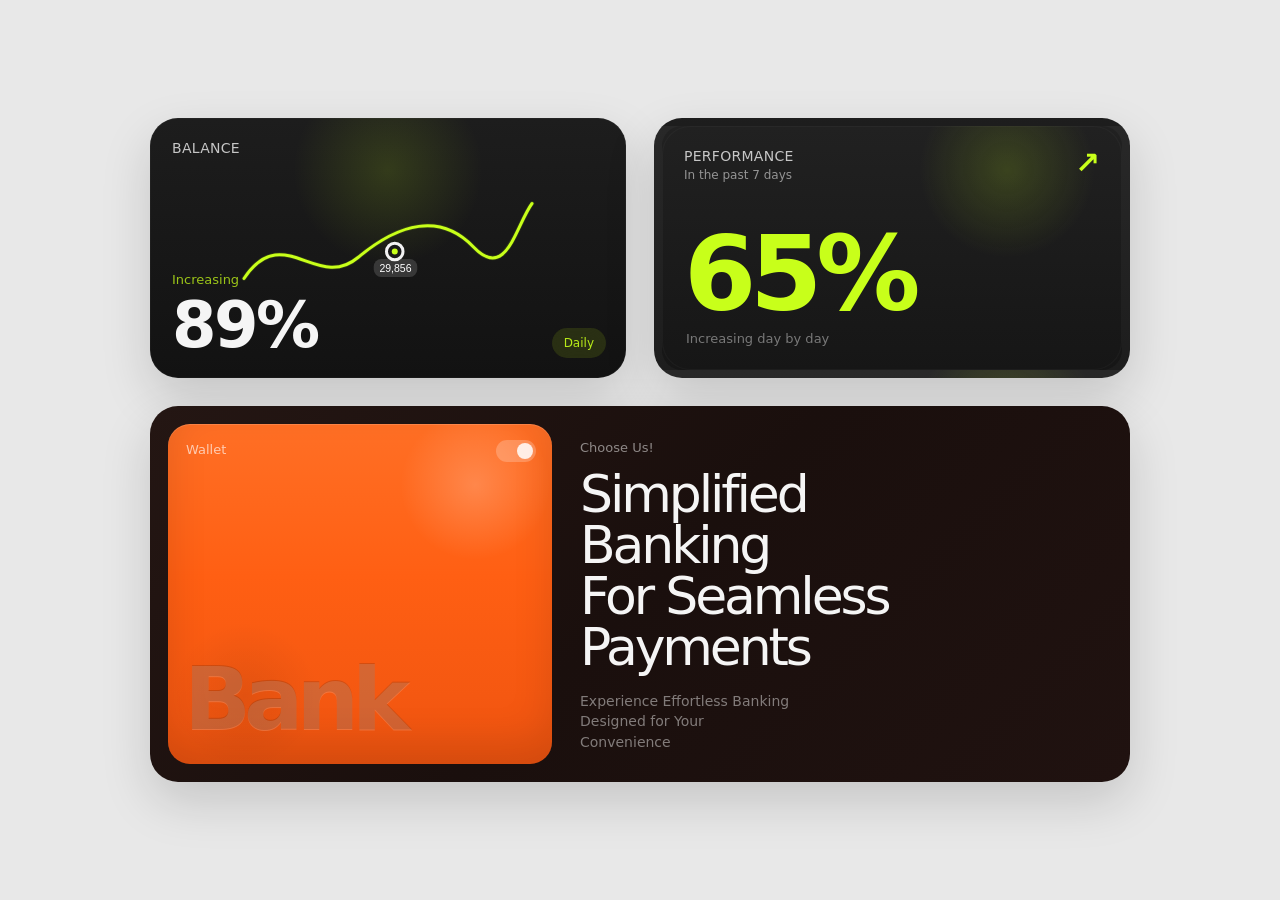
==== UIcards1.html @ ad67451b "Fix" ====
<!DOCTYPE html>
<html lang="en">
<head>
  <meta charset="UTF-8" />
  <meta name="viewport" content="width=device-width, initial-scale=1.0" />
  <title>Bank UI Cards</title>
  <style>
    :root {
      --bg: #e8e8e8;
      --card: #191919;
      --card-2: #222222;
      --text: #f5f5f5;
      --muted: rgba(245, 245, 245, 0.55);
      --neon: #c8ff1a;
      --orange: #ff6a1a;
      --orange-deep: #d44d08;
      --shadow: 0 20px 50px rgba(0, 0, 0, 0.15);
    }

    * {
      box-sizing: border-box;
    }

    body {
      margin: 0;
      min-height: 100vh;
      background: var(--bg);
      font-family: Inter, system-ui, -apple-system, BlinkMacSystemFont, "Segoe UI", sans-serif;
      color: var(--text);
      display: grid;
      place-items: center;
      padding: 32px;
    }

    .board {
      width: min(980px, 100%);
      display: grid;
      gap: 28px;
    }

    .top-grid {
      display: grid;
      grid-template-columns: repeat(2, minmax(0, 1fr));
      gap: 28px;
    }

    .card {
      position: relative;
      border-radius: 28px;
      overflow: hidden;
      box-shadow: var(--shadow);
    }

    .small-card {
      height: 260px;
      background:
        radial-gradient(circle at 50% 20%, rgba(200, 255, 26, 0.14), transparent 30%),
        linear-gradient(180deg, #1d1d1d 0%, #121212 100%);
      padding: 22px;
    }

    .small-card::after {
      content: "";
      position: absolute;
      inset: 0;
      border-radius: 28px;
      box-shadow: inset 0 0 0 1px rgba(255,255,255,0.03);
      pointer-events: none;
    }

    .label {
      font-size: 14px;
      letter-spacing: 0.02em;
      color: rgba(255,255,255,0.75);
      text-transform: uppercase;
    }

    .chart {
      position: absolute;
      left: 16px;
      right: 16px;
      top: 72px;
      height: 120px;
    }

    .chart svg {
      width: 100%;
      height: 100%;
      display: block;
    }

    .metric {
      position: absolute;
      left: 22px;
      bottom: 22px;
    }

    .metric .status {
      color: rgba(200, 255, 26, 0.75);
      font-size: 13px;
      margin-bottom: 8px;
    }

    .metric .value {
      font-size: clamp(42px, 7vw, 64px);
      font-weight: 700;
      line-height: 0.95;
      letter-spacing: -0.04em;
    }

    .pill {
      position: absolute;
      right: 20px;
      bottom: 20px;
      padding: 8px 12px;
      border-radius: 999px;
      background: rgba(200, 255, 26, 0.12);
      color: rgba(200, 255, 26, 0.9);
      font-size: 12px;
      backdrop-filter: blur(10px);
    }

    .performance {
      background:
        radial-gradient(circle at 75% 18%, rgba(200, 255, 26, 0.16), transparent 22%),
        linear-gradient(180deg, #212121 0%, #161616 100%);
      padding: 22px;
      border: 8px solid rgba(255,255,255,0.03);
    }

    .performance .sub {
      font-size: 12px;
      color: var(--muted);
      margin-top: 4px;
    }

    .trend {
      position: absolute;
      top: 22px;
      right: 22px;
      color: var(--neon);
      font-size: 30px;
      line-height: 1;
      font-weight: 700;
      transform: rotate(0deg);
    }

    .performance .value {
      position: absolute;
      left: 22px;
      bottom: 44px;
      font-size: clamp(70px, 10vw, 104px);
      font-weight: 700;
      color: var(--neon);
      line-height: 1;
      letter-spacing: -0.06em;
    }

    .performance .caption {
      position: absolute;
      left: 24px;
      bottom: 24px;
      font-size: 13px;
      color: rgba(255,255,255,0.42);
    }

    .big-card {
      min-height: 280px;
      background: linear-gradient(135deg, #241613 0%, #1a0f0d 50%, #201210 100%);
      display: grid;
      grid-template-columns: 1.05fr 1.4fr;
      padding: 0;
    }

    .wallet {
      background: linear-gradient(180deg, #ff6f25 0%, #ff5f13 45%, #ef5410 100%);
      margin: 18px;
      border-radius: 22px;
      position: relative;
      overflow: hidden;
      box-shadow:
        inset 0 1px 0 rgba(255,255,255,0.15),
        inset 0 -20px 40px rgba(0,0,0,0.12);
      min-height: 244px;
    }

    .wallet::before {
      content: "";
      position: absolute;
      inset: 0;
      background:
        radial-gradient(circle at 80% 18%, rgba(255,255,255,0.2), transparent 18%),
        radial-gradient(circle at 20% 80%, rgba(0,0,0,0.08), transparent 18%);
    }

    .wallet .mini-label {
      position: absolute;
      top: 18px;
      left: 18px;
      font-size: 13px;
      color: rgba(255,255,255,0.65);
    }

    .toggle {
      position: absolute;
      top: 16px;
      right: 16px;
      width: 40px;
      height: 22px;
      border-radius: 999px;
      background: rgba(255,255,255,0.22);
    }

    .toggle::after {
      content: "";
      position: absolute;
      top: 3px;
      right: 3px;
      width: 16px;
      height: 16px;
      border-radius: 50%;
      background: rgba(255,255,255,0.85);
    }

    .wallet .bank {
      position: absolute;
      left: 16px;
      bottom: 14px;
      font-size: clamp(54px, 8vw, 88px);
      font-weight: 700;
      letter-spacing: -0.08em;
      color: rgba(0,0,0,0.14);
      text-shadow: 0 1px 0 rgba(255,255,255,0.18);
    }

    .big-copy {
      padding: 34px 32px 30px 10px;
      display: flex;
      flex-direction: column;
      justify-content: center;
    }

    .big-copy .eyebrow {
      color: rgba(255,255,255,0.5);
      font-size: 13px;
      margin-bottom: 14px;
    }

    .big-copy h1 {
      margin: 0;
      font-size: clamp(28px, 4.2vw, 52px);
      line-height: 0.98;
      letter-spacing: -0.06em;
      font-weight: 500;
      max-width: 11ch;
    }

    .big-copy p {
      margin: 18px 0 0;
      color: rgba(255,255,255,0.45);
      font-size: 14px;
      line-height: 1.45;
      max-width: 24ch;
    }

    @media (max-width: 820px) {
      .top-grid,
      .big-card {
        grid-template-columns: 1fr;
      }

      .big-copy {
        padding: 0 26px 30px 26px;
      }

      .wallet {
        min-height: 220px;
      }
    }
  </style>
</head>
<body>
  <main class="board">
    <section class="top-grid">
      <article class="card small-card">
        <div class="label">Balance</div>

        <div class="chart" aria-hidden="true">
          <svg viewBox="0 0 420 160" fill="none" xmlns="http://www.w3.org/2000/svg">
            <path d="M18 118 C70 40, 115 136, 170 90 S280 30, 324 76 S380 48, 402 18"
                  stroke="#a8f000" stroke-width="6" stroke-linecap="round" stroke-linejoin="round" opacity="0.16"/>
            <path d="M18 118 C70 40, 115 136, 170 90 S280 30, 324 76 S380 48, 402 18"
                  stroke="#c8ff1a" stroke-width="4" stroke-linecap="round" stroke-linejoin="round"/>
            <circle cx="219" cy="82" r="11" fill="#191919" stroke="#f2f2f2" stroke-width="4"/>
            <circle cx="219" cy="82" r="4" fill="#c8ff1a"/>
            <rect x="191" y="92" rx="10" ry="10" width="58" height="24" fill="rgba(255,255,255,0.14)"/>
            <text x="220" y="109" text-anchor="middle" fill="white" font-size="14" font-family="Inter, sans-serif">29,856</text>
          </svg>
        </div>

        <div class="metric">
          <div class="status">Increasing</div>
          <div class="value">89%</div>
        </div>

        <div class="pill">Daily</div>
      </article>

      <article class="card small-card performance">
        <div class="label">Performance</div>
        <div class="sub">In the past 7 days</div>
        <div class="trend">↗</div>
        <div class="value">65%</div>
        <div class="caption">Increasing day by day</div>
      </article>
    </section>

    <section class="card big-card">
      <div class="wallet">
        <div class="mini-label">Wallet</div>
        <div class="toggle" aria-hidden="true"></div>
        <div class="bank">Bank</div>
      </div>

      <div class="big-copy">
        <div class="eyebrow">Choose Us!</div>
        <h1>Simplified Banking<br />For Seamless<br />Payments</h1>
        <p>Experience Effortless Banking<br />Designed for Your Convenience</p>
      </div>
    </section>
  </main>
</body>
</html>
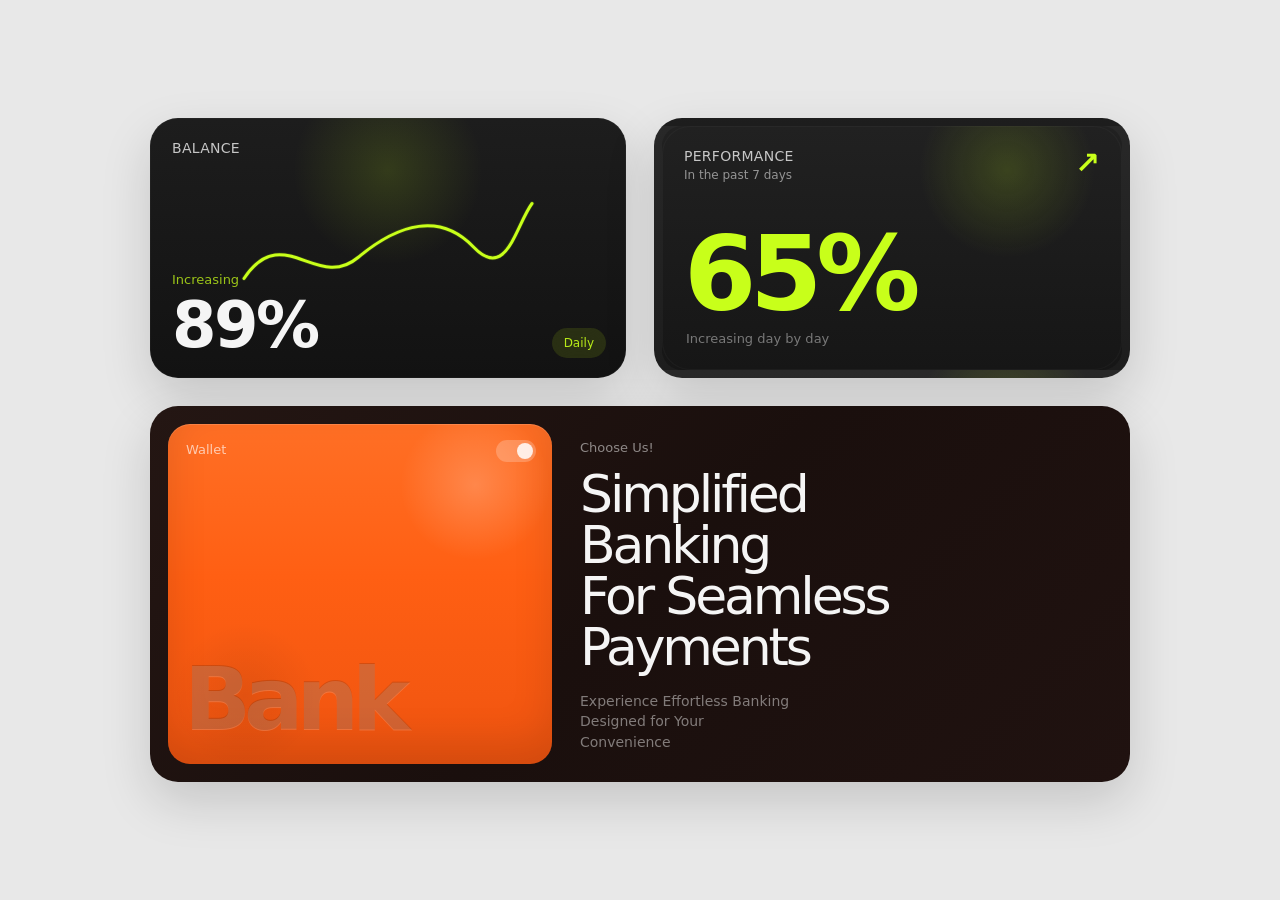
==== commit b6dd5383: "Fix" ====
--- a/UIcards1.html
+++ b/UIcards1.html
@@ -291,10 +291,7 @@
                   stroke="#a8f000" stroke-width="6" stroke-linecap="round" stroke-linejoin="round" opacity="0.16"/>
             <path d="M18 118 C70 40, 115 136, 170 90 S280 30, 324 76 S380 48, 402 18"
                   stroke="#c8ff1a" stroke-width="4" stroke-linecap="round" stroke-linejoin="round"/>
-            <circle cx="219" cy="82" r="11" fill="#191919" stroke="#f2f2f2" stroke-width="4"/>
-            <circle cx="219" cy="82" r="4" fill="#c8ff1a"/>
-            <rect x="191" y="92" rx="10" ry="10" width="58" height="24" fill="rgba(255,255,255,0.14)"/>
-            <text x="220" y="109" text-anchor="middle" fill="white" font-size="14" font-family="Inter, sans-serif">29,856</text>
+            
           </svg>
         </div>
 
